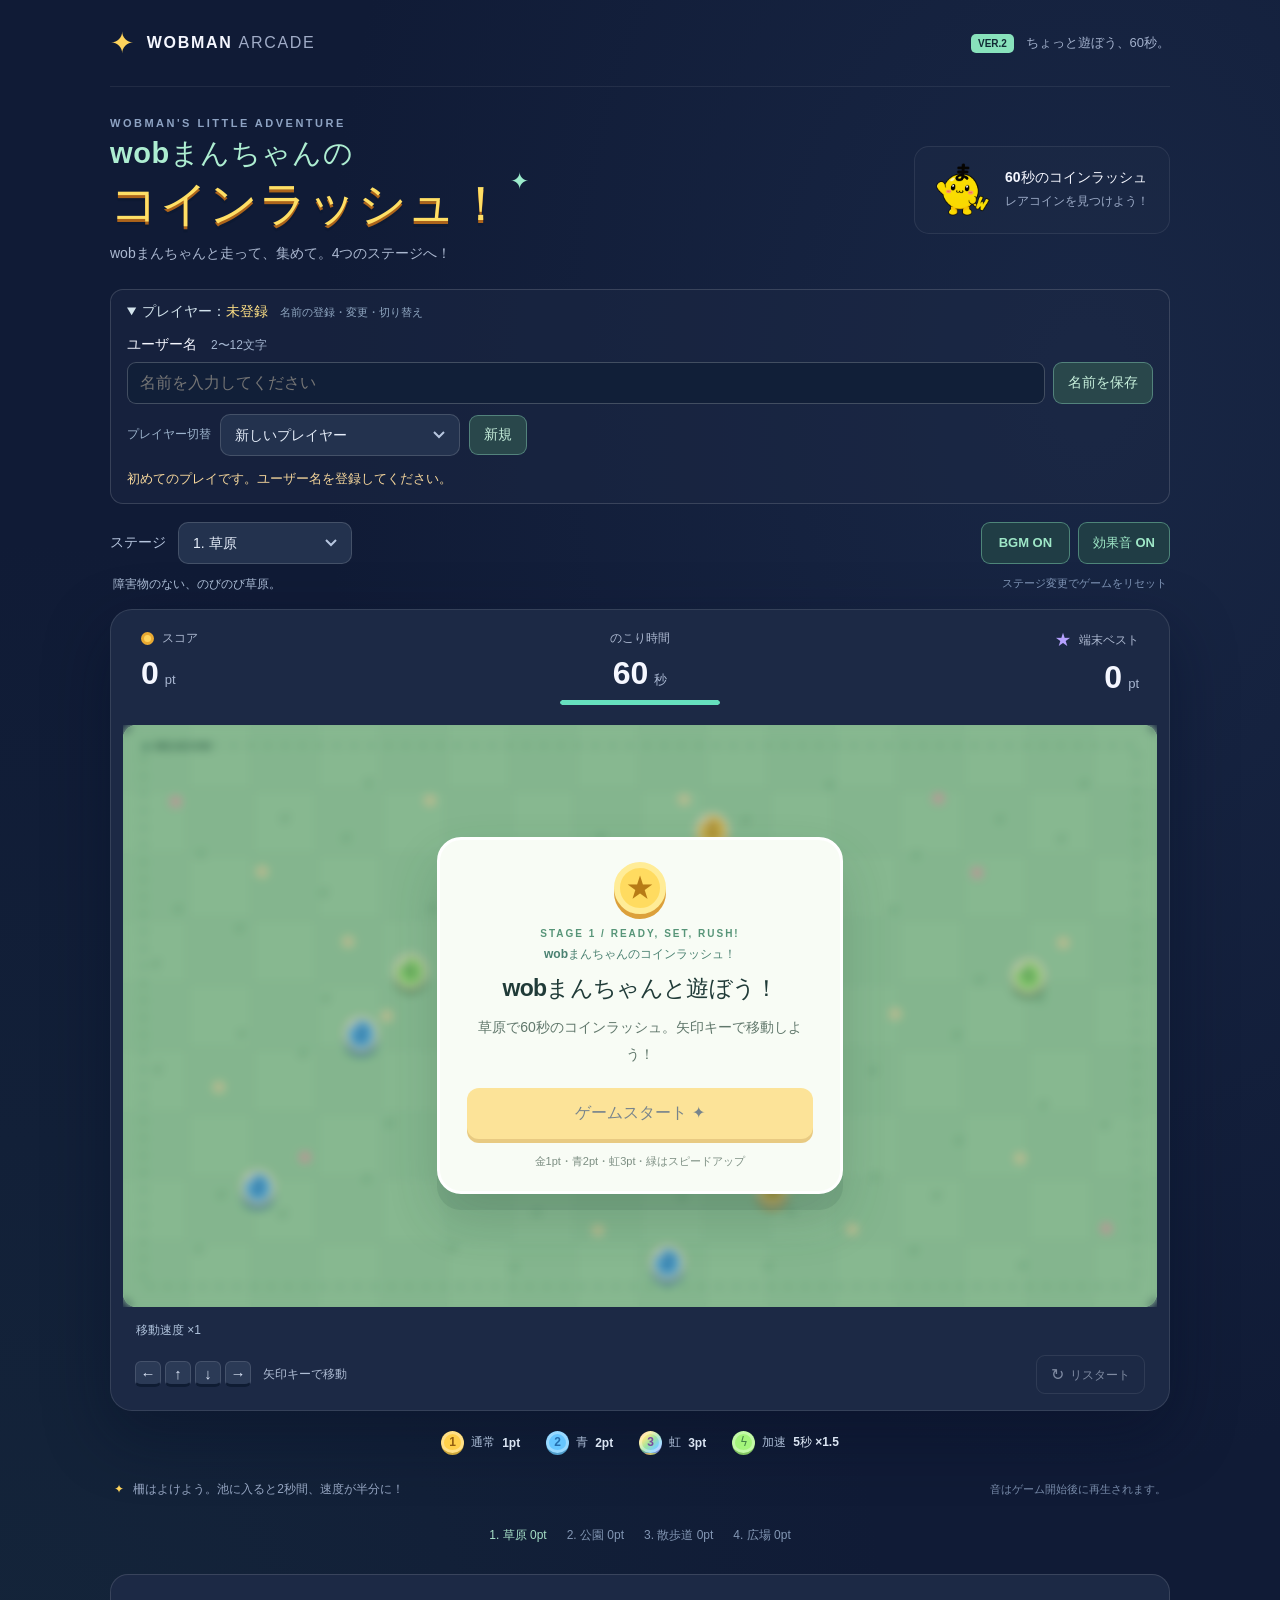
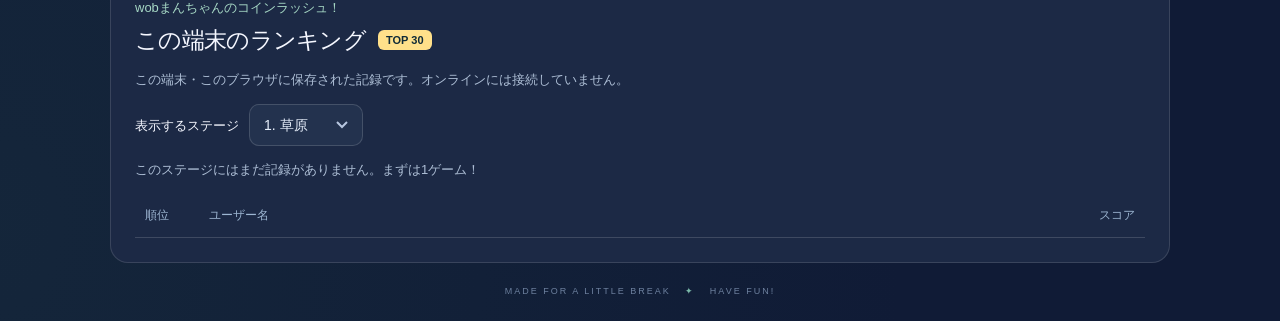
==== index.html @ bd25bec5 "Add files via upload" ====
<!DOCTYPE html>
<html lang="ja">
<head>
  <meta charset="UTF-8">
  <meta name="viewport" content="width=device-width, initial-scale=1">
  <meta name="theme-color" content="#101b36">
  <meta name="description" content="wobまんちゃんのコインラッシュ！ 4つのステージで60秒のコイン集め。矢印キーやタッチボタンで遊ぼう。">
  <title>wobまんちゃんのコインラッシュ！</title>
  <link rel="icon" href="data:image/svg+xml,%3Csvg xmlns='http://www.w3.org/2000/svg' viewBox='0 0 48 48'%3E%3Ccircle cx='24' cy='24' r='21' fill='%23ffd24b'/%3E%3Ctext x='24' y='33' text-anchor='middle' font-size='30' fill='%239c5c13'%3E★%3C/text%3E%3C/svg%3E">
  <link rel="stylesheet" href="style.css">
  <script src="game-core.js" defer></script>
  <script src="audio.js" defer></script>
  <script src="ranking.js" defer></script>
  <script src="script.js" defer></script>
</head>
<body>
  <main class="game-shell">
    <header class="header">
      <div class="brand"><span class="brand-icon" aria-hidden="true">✦</span><span>WOBMAN <span class="brand-light">ARCADE</span></span></div>
      <span class="edition"><span class="version-badge">VER.2</span> ちょっと遊ぼう、60秒。</span>
    </header>

    <section class="heading" aria-labelledby="game-title">
      <div class="title-block"><p class="eyebrow">WOBMAN'S LITTLE ADVENTURE</p><h1 id="game-title" aria-label="wobまんちゃんのコインラッシュ！"><span class="title-character">wobまんちゃんの</span><span class="title-rush">コインラッシュ！<span class="title-spark" aria-hidden="true">✦</span></span></h1><p class="intro">wobまんちゃんと走って、集めて。4つのステージへ！</p></div>
      <div class="challenge"><img src="assets/wobman.png" alt="wobまんちゃん" width="56" height="56"><div><strong>60秒のコインラッシュ</strong><span>レアコインを見つけよう！</span></div></div>
    </section>

    <details class="player-panel" id="player-panel" open>
      <summary>プレイヤー：<span id="player-name">未登録</span><span class="profile-edit-hint">名前の登録・変更・切り替え</span></summary>
      <form id="profile-form" novalidate>
        <label for="username">ユーザー名 <span>2〜12文字</span></label>
        <div class="profile-input-row"><input id="username" name="username" type="text" autocomplete="nickname" aria-describedby="profile-message" placeholder="名前を入力してください" required><button type="submit" id="save-profile">名前を保存</button></div>
      </form>
      <div class="profile-switch-row"><label for="player-select">プレイヤー切替</label><select id="player-select"><option value="">新しいプレイヤー</option></select><button id="new-player" type="button">新規</button></div>
      <p id="profile-message" role="status"></p>
    </details>
    <p id="storage-notice" class="notice" role="status"></p>

    <div class="game-settings">
      <div class="stage-picker"><label for="stage-select">ステージ</label><select id="stage-select">
        <option value="0">1. 草原</option><option value="1">2. 公園 ─ 柵あり</option><option value="2">3. 散歩道 ─ 池あり</option><option value="3">4. 広場 ─ 柵と池</option>
      </select></div>
      <div class="audio-controls" aria-label="サウンド設定"><button type="button" id="bgm-button" aria-pressed="true">BGM ON</button><button type="button" id="sfx-button" aria-pressed="true">効果音 ON</button></div>
    </div>
    <p class="stage-description"><span id="stage-description"></span><span class="stage-reset-hint">ステージ変更でゲームをリセット</span></p>
    <p id="asset-status" class="notice" role="status">キャラクター画像を読み込んでいます…</p>
    <p id="audio-notice" class="notice" role="status"></p>

    <section class="game" id="game" aria-label="wobまんちゃんのコインラッシュ！">
      <div class="dashboard">
        <div class="stat"><span class="stat-label"><span class="coin-dot" aria-hidden="true"></span>スコア</span><strong id="score">0<span>pt</span></strong></div>
        <div class="stat timer-stat" id="timer-stat"><span class="stat-label">のこり時間</span><strong><span id="time">60</span><span>秒</span></strong><div class="time-track" aria-hidden="true"><div id="time-bar"></div></div></div>
        <div class="stat best-stat"><span class="stat-label"><span class="best-star" aria-hidden="true">★</span><span id="best-stage">草原のベスト</span></span><strong id="best">0<span>pt</span></strong></div>
      </div>

      <div class="playfield" id="playfield">
        <canvas id="game-canvas" width="960" height="540" tabindex="0" aria-label="矢印キーでwobまんちゃんを動かし、コインを集めてください。柵は通れません。池に入ると2秒間減速します。制限時間は60秒です。"></canvas>
        <div class="field-label" aria-hidden="true"><span></span><span id="field-name">MEADOW</span></div>
        <div class="overlay" id="overlay">
          <div class="overlay-card">
            <div class="hero-coin" aria-hidden="true">★</div>
            <p class="eyebrow" id="overlay-kicker">READY, SET, RUSH!</p>
            <p class="overlay-game-name">wobまんちゃんのコインラッシュ！</p>
            <h2 id="overlay-title">wobまんちゃんと遊ぼう！</h2>
            <p id="overlay-description">矢印キーで移動して、コインをゲット。<br>60秒で何枚あつめられるかな？</p>
            <p class="final-score" id="final-score" hidden><strong id="final-score-value">0</strong><span>ポイント</span></p>
            <p class="result-message" id="result-message" hidden></p>
            <button class="primary-button" id="start-button" type="button" disabled>ゲームスタート <span aria-hidden="true">✦</span></button>
            <p id="save-status" role="status" hidden></p>
            <button id="view-ranking" class="view-ranking" type="button" hidden>ランキングを見る</button>
            <span class="overlay-hint" id="overlay-hint">準備ができたら、スタート！</span>
          </div>
        </div>
      </div>

      <div class="effect-bar" aria-label="現在の速度効果"><span id="speed-status">移動速度 ×1</span><span id="boost-status" class="effect boost" hidden></span><span id="slow-status" class="effect slow" hidden></span></div>
      <div class="touch-controls" aria-label="タッチ移動ボタン">
        <button type="button" data-direction="ArrowUp" aria-label="上に移動">↑</button>
        <button type="button" data-direction="ArrowLeft" aria-label="左に移動">←</button>
        <button type="button" data-direction="ArrowDown" aria-label="下に移動">↓</button>
        <button type="button" data-direction="ArrowRight" aria-label="右に移動">→</button>
      </div>
      <div class="game-footer">
        <div class="controls-guide"><span class="key-group" aria-hidden="true"><kbd>←</kbd><kbd>↑</kbd><kbd>↓</kbd><kbd>→</kbd></span><span>矢印キーで移動</span></div>
        <button class="restart-button" id="restart-button" type="button"><span aria-hidden="true">↻</span> リスタート</button>
      </div>
    </section>

    <div class="coin-legend" aria-label="コインの種類">
      <span><i class="legend-coin normal">1</i> 通常 <strong>1pt</strong></span><span><i class="legend-coin blue">2</i> 青 <strong>2pt</strong></span><span><i class="legend-coin rainbow">3</i> 虹 <strong>3pt</strong></span><span><i class="legend-coin speed">ϟ</i> 加速 <strong>5秒 ×1.5</strong></span>
    </div>
    <div class="below-game"><p><span aria-hidden="true">✦</span> 柵はよけよう。池に入ると2秒間、速度が半分に！</p><span>音はゲーム開始後に再生されます。</span></div>
    <div id="stage-records" class="stage-records" aria-label="ステージ別最高記録"></div>
    <section id="ranking" class="ranking-panel" aria-labelledby="ranking-title" tabindex="-1">
      <p class="ranking-game-name">wobまんちゃんのコインラッシュ！</p>
      <div class="ranking-heading"><h2 id="ranking-title">この端末のランキング</h2><span class="ranking-badge">TOP 30</span></div>
      <p class="ranking-local-note">この端末・このブラウザに保存された記録です。オンラインには接続していません。</p>
      <label for="ranking-stage">表示するステージ</label><select id="ranking-stage"><option value="meadow">1. 草原</option><option value="park">2. 公園</option><option value="pond">3. 散歩道</option><option value="plaza">4. 広場</option></select>
      <p id="ranking-message" role="status"></p>
      <table class="ranking-table"><caption class="sr-only">ステージ別の上位30人。自己ベストのみ、同点は先に記録した人を上位に表示します。</caption><thead><tr><th scope="col">順位</th><th scope="col">ユーザー名</th><th scope="col">スコア</th></tr></thead><tbody id="ranking-body"></tbody></table>
    </section>
    <p id="announcement" class="sr-only" role="status" aria-live="polite"></p>
    <footer class="page-footer">MADE FOR A LITTLE BREAK <span aria-hidden="true">✦</span> HAVE FUN!</footer>
  </main>
</body>
</html>
---- style.css ----
:root {
  color-scheme: dark;
  font-family: "Segoe UI", "Hiragino Kaku Gothic ProN", "Yu Gothic", sans-serif;
  color: #f5f7ff;
  background: #101b36;
  font-synthesis: none;
}
* { box-sizing: border-box; }
body { margin: 0; min-width: 320px; background: radial-gradient(ellipse at 85% 20%, #25385b66, transparent 50%), radial-gradient(ellipse at 0 95%, #20434644, transparent 50%); }
button { font: inherit; cursor: pointer; -webkit-tap-highlight-color: transparent; }
button:focus-visible, canvas:focus-visible { outline: 3px solid #ffd45c; outline-offset: 5px; }
button { transition: transform .15s, background .15s; }
button:hover { transform: translateY(-2px); }
button:active { transform: translateY(1px); }
.game-shell { width: min(1060px, calc(100% - 64px)); margin: 0 auto; }
.header { display: flex; align-items: center; justify-content: space-between; padding: 26px 0; border-bottom: 1px solid #ffffff12; }
.brand { display: flex; align-items: center; gap: 11px; font-size: 16px; font-weight: 900; letter-spacing: 1.7px; }
.brand-icon { color: #ffd45c; font-size: 29px; }
.brand-light { color: #a0acc7; font-weight: 500; }
.edition { font-size: 13px; color: #a2b0cb; }
.heading { display: flex; justify-content: space-between; align-items: center; gap: 20px; padding: 30px 0 26px; }
.eyebrow { color: #8ea3c3; font-size: 11px; letter-spacing: 2.5px; font-weight: 800; margin: 0 0 7px; }
h1 { font-size: clamp(38px, 5.5vw, 58px); line-height: 1.05; margin: 0; letter-spacing: -2px; font-weight: 950; }
h1 span { color: #ffd45c; }
.intro { color: #abb8d0; font-size: 14px; margin: 12px 0 0; }
.challenge { display: flex; align-items: center; gap: 14px; padding: 15px 20px; border: 1px solid #ffffff14; border-radius: 15px; background: #ffffff04; }
.challenge > span { font-size: 38px; color: #ffd45c; }
.challenge strong, .challenge div > span { display: block; }
.challenge strong { font-size: 14px; margin-bottom: 6px; }
.challenge div > span { color: #9dacc8; font-size: 12px; }
.game { overflow: hidden; border: 1px solid #ffffff1c; border-radius: 22px; background: #1c2945; box-shadow: 0 24px 65px #040c2266; }
.dashboard { display: grid; grid-template-columns: 1fr 1fr 1fr; padding: 20px 30px; gap: 26px; }
.stat { display: flex; flex-direction: column; align-items: flex-start; }
.stat-label { display: flex; align-items: center; gap: 8px; color: #acb8d0; font-size: 12px; font-weight: 700; }
.stat > strong { font-size: 32px; line-height: 1.2; margin-top: 7px; font-variant-numeric: tabular-nums; }
.stat strong > span:not(#time) { font-size: 13px; color: #a8b6d0; margin-left: 6px; font-weight: 500; }
.coin-dot { width: 13px; height: 13px; background: #ffd45c; border: 3px solid #e9aa32; border-radius: 50%; }
.best-star { color: #b6a2ff; font-size: 16px; }
.timer-stat { align-items: center; }
.best-stat { align-items: flex-end; }
.time-track { height: 5px; width: min(100%, 160px); background: #101b36; border-radius: 5px; margin-top: 8px; overflow: hidden; }
#time-bar { height: 100%; width: 100%; background: #66e0be; border-radius: 5px; transition: width .2s linear; }
.urgent #time-bar { background: #ff7a8b; }
.urgent #time { color: #ff8b9b; }
.playfield { position: relative; margin: 0 12px; border-radius: 14px; overflow: hidden; background: #a8e4ae; aspect-ratio: 16 / 9; min-height: 400px; }
canvas { display: block; width: 100%; height: 100%; touch-action: none; object-fit: contain; background: #a8dfab; }
.field-label { position: absolute; left: 20px; top: 16px; color: #34694c; font-size: 10px; letter-spacing: 1.8px; font-weight: 800; pointer-events: none; display: flex; align-items: center; gap: 6px; }
.field-label > span:first-child { height: 6px; width: 6px; border-radius: 50%; background: #458563; }
.overlay { position: absolute; inset: 0; display: grid; place-items: center; padding: 16px; background: #183e3944; backdrop-filter: blur(5px); }
.overlay[hidden], [hidden] { display: none !important; }
.overlay-card { text-align: center; background: #f8fcf5; color: #203b38; padding: 26px 38px 22px; width: min(100%, 406px); border-radius: 24px; border: 3px solid #fff; box-shadow: 0 16px 0 #28534420, 0 25px 50px #214c3d33; }
.hero-coin { width: 62px; height: 62px; display: grid; place-items: center; margin: 0 auto 16px; color: #b77b16; background: #ffdb60; border: 6px solid #ffec97; border-radius: 50%; box-shadow: 0 5px 0 #dca03b; font-size: 32px; }
.overlay .eyebrow { color: #579578; font-size: 10px; letter-spacing: 2px; }
h2 { font-size: 25px; letter-spacing: -.7px; margin: 10px 0; }
#overlay-description { font-size: 14px; line-height: 1.9; color: #60776b; margin: 0 0 21px; }
.primary-button { border: 0; border-radius: 12px; color: #233548; background: #ffd45c; width: 100%; font-size: 16px; font-weight: 800; padding: 15px 20px; box-shadow: 0 4px 0 #dfaa36; }
.primary-button:hover { background: #ffdf7b; }
.primary-button span { margin-left: 12px; }
.overlay-hint { display: block; font-size: 11px; color: #7c8e82; margin-top: 15px; }
.final-score { margin: 10px 0 5px; }
.final-score strong { font-size: 66px; line-height: 1; color: #248c71; font-variant-numeric: tabular-nums; }
.final-score span { font-size: 13px; margin-left: 8px; color: #60776b; }
.result-message { font-size: 13px; color: #57816f; margin: 8px 0 20px; }
.is-result .hero-coin { display: none; }
.is-result .overlay-card { padding-top: 20px; padding-bottom: 20px; }
.is-result #overlay-description { margin-bottom: 12px; }
.game-footer { display: flex; justify-content: space-between; gap: 12px; align-items: center; padding: 16px 24px; }
.controls-guide { display: flex; gap: 12px; align-items: center; font-size: 12px; color: #afbdd4; }
.key-group { display: flex; gap: 4px; }
kbd { display: inline-grid; place-items: center; width: 26px; height: 26px; background: #2b3a56; border: 1px solid #ffffff20; border-bottom: 3px solid #0f1c33; border-radius: 6px; color: #dce6f8; font-family: inherit; font-size: 15px; }
.restart-button { background: transparent; color: #c1cce0; border: 1px solid #ffffff26; padding: 9px 14px; border-radius: 9px; font-size: 12px; }
.restart-button:hover { background: #ffffff0a; }
.restart-button span { font-size: 16px; vertical-align: -1px; margin-right: 3px; }
.below-game { display: flex; align-items: center; justify-content: space-between; font-size: 12px; color: #95a5c1; gap: 14px; margin: 5px 4px; }
.below-game p > span { color: #ffd45c; margin-right: 6px; }
.below-game > span { color: #788ba9; font-size: 11px; }
.page-footer { padding: 23px 0 25px; text-align: center; color: #6d809e; font-size: 9px; letter-spacing: 2px; }
.page-footer span { color: #7cbaaa; padding: 0 10px; }
.touch-controls { display: none; grid-template-columns: repeat(3, 48px); gap: 6px; justify-content: center; margin: 18px auto; }
.touch-controls button { width: 48px; height: 44px; border: 1px solid #ffffff30; border-radius: 10px; background: #2b3a56; color: white; font-size: 22px; touch-action: none; user-select: none; }
.touch-controls button:first-child { grid-column: 2; }
.touch-controls button:nth-child(2) { grid-column: 1; }
.sr-only { position: absolute; width: 1px; height: 1px; margin: -1px; overflow: hidden; clip-path: inset(50%); white-space: nowrap; }
@media (pointer: coarse) { .touch-controls { display: grid; } }
@media (max-width: 650px) {
  .game-shell { width: calc(100% - 24px); }
  .header { padding: 16px 4px; }
  .brand { font-size: 12px; gap: 7px; }
  .edition { font-size: 10px; }
  .heading { padding: 24px 5px 20px; }
  .challenge { display: none; }
  .intro { font-size: 12px; }
  .game { border-radius: 16px; }
  .dashboard { padding: 16px; gap: 12px; }
  .stat > strong { font-size: 26px; }
  .stat-label { font-size: 10px; }
  .playfield { margin: 0 7px; aspect-ratio: 4 / 5; }
  .field-label { font-size: 8px; left: 12px; }
  .overlay-card { padding: 24px 16px; }
  h2 { font-size: 22px; }
  .game-footer { padding: 13px 12px; }
  .controls-guide { gap: 7px; font-size: 10px; }
  kbd { width: 20px; height: 24px; font-size: 12px; }
  .restart-button { padding: 9px; font-size: 11px; }
  .below-game { font-size: 11px; }
  .below-game > span { display: none; }
  .page-footer { font-size: 8px; letter-spacing: 1px; }
}
@media (prefers-reduced-motion: reduce) {
  button, #time-bar { transition: none; }
}

/* Ver.2：既存の配色を引き継ぐステージ・サウンド・効果表示 */
.version-badge { color: #112a35; background: #88e2bc; border-radius: 5px; padding: 4px 7px; font-size: 10px; font-weight: 800; margin-right: 8px; }
.challenge img { object-fit: contain; }
.game-settings { display: flex; align-items: center; justify-content: space-between; gap: 14px; }
.stage-picker { display: flex; align-items: center; gap: 12px; }
.stage-picker label { font-size: 14px; font-weight: 700; color: #b7c6df; }
select { font: inherit; font-size: 14px; border: 1px solid #ffffff26; border-radius: 10px; color: #e6eefa; background: #23324e; padding: 12px 40px 12px 14px; appearance: none; background-image: url("data:image/svg+xml,%3Csvg xmlns='http://www.w3.org/2000/svg' width='12' height='8'%3E%3Cpath d='m1 1 5 5 5-5' fill='none' stroke='%23b7c6df' stroke-width='2'/%3E%3C/svg%3E"); background-repeat: no-repeat; background-position: right 14px center; cursor: pointer; }
select:focus-visible { outline: 3px solid #ffd45c; outline-offset: 3px; }
.audio-controls { display: flex; gap: 8px; }
.audio-controls button { border: 1px solid #ffffff26; color: #c2ccdf; background: #1c2945; border-radius: 9px; padding: 11px 14px; font-size: 13px; font-weight: 700; min-width: 89px; }
.audio-controls button[aria-pressed="true"] { border-color: #88e2bc70; color: #9ee7c7; background: #203d45; }
button:disabled { cursor: wait; opacity: .6; transform: none; }
.audio-controls button:disabled { cursor: default; }
.stage-description { display: flex; justify-content: space-between; gap: 10px; font-size: 12px; color: #a9bad3; margin: 12px 3px 16px; }
.stage-reset-hint { color: #7f94b5; font-size: 11px; }
.notice { font-size: 13px; color: #ffe39d; line-height: 1.7; margin: 8px 3px 12px; }
.notice:empty { display: none; }
.overlay-card { padding: 22px 27px; }
.overlay-card h2 { font-size: clamp(19px, 2.5vw, 23px); }
.overlay-card .hero-coin { width: 52px; height: 52px; font-size: 28px; margin-bottom: 14px; }
.overlay { overflow-y: auto; }
.effect-bar { min-height: 36px; padding: 12px 25px 0; display: flex; align-items: center; flex-wrap: wrap; gap: 9px; font-size: 12px; }
#speed-status { font-variant-numeric: tabular-nums; color: #b0c3dc; margin-right: auto; }
.effect { padding: 4px 9px; border-radius: 6px; font-variant-numeric: tabular-nums; }
.boost { color: #b9f494; background: #36543d; }
.slow { color: #a5deff; background: #2a455e; }
.game-footer { padding-top: 12px; }
.coin-legend { display: flex; flex-wrap: wrap; gap: 12px 26px; justify-content: center; padding: 20px 8px 9px; }
.coin-legend > span { display: flex; align-items: center; gap: 7px; color: #a9bad3; font-size: 12px; }
.coin-legend strong { color: #dbe5f3; font-weight: 600; }
.legend-coin { display: grid; place-items: center; width: 23px; height: 24px; border-radius: 50%; font-style: normal; font-weight: 900; font-size: 12px; box-shadow: inset 0 0 0 3px #fff5; border-bottom: 2px solid #0003; }
.normal { background: #ffd04b; color: #915e10; }
.blue { background: #66c6ff; color: #246eae; }
.rainbow { background: linear-gradient(135deg, #ff9ba6, #ffe883, #9de4a1, #79cfff, #c7a0ff); color: #794a9f; }
.speed { background: #a4f57c; color: #448446; }
.stage-records { display: flex; justify-content: center; flex-wrap: wrap; gap: 8px 20px; color: #8397b4; padding: 12px 0 4px; font-size: 12px; }
.current-record { color: #a6dfc7; }
@media (max-width: 650px) {
  .game-settings { align-items: stretch; gap: 10px; flex-wrap: wrap; }
  .stage-picker { flex: 1; gap: 7px; }
  .stage-picker label { font-size: 12px; }
  select { flex: 1; min-width: 0; padding-left: 10px; font-size: 13px; }
  .audio-controls { margin-left: auto; }
  .audio-controls button { min-width: 75px; padding: 10px; font-size: 12px; }
  .stage-description { font-size: 11px; flex-wrap: wrap; }
  .stage-reset-hint { font-size: 10px; }
  .overlay-card { padding: 20px 14px; }
  .effect-bar { padding: 10px 12px 0; font-size: 11px; }
  .coin-legend { gap: 12px 17px; padding-top: 17px; }
  .coin-legend > span { font-size: 11px; gap: 5px; }
  .stage-records { gap: 8px 16px; font-size: 11px; }
}

/* 正式タイトル：日本語の区切りで2段にし、画像や保存キーには影響させません。 */
.title-block { min-width: 0; }
h1#game-title { margin: 0; letter-spacing: .01em; font-family: "Arial Rounded MT Bold", "Hiragino Maru Gothic ProN", "Yu Gothic", sans-serif; line-height: 1.18; animation: title-arrive .65s ease-out both; }
#game-title .title-character { display: block; color: #adedd1; font-size: clamp(20px, 3.5vw, 29px); margin-bottom: 6px; font-weight: 900; }
#game-title .title-rush { display: block; position: relative; width: fit-content; color: #ffdf65; font-size: clamp(27px, 6vw, 48px); white-space: nowrap; text-shadow: 0 3px 0 #ac641b, 0 6px 0 #07172b44; }
#game-title .title-spark { position: absolute; right: -24px; top: -8px; font-size: 23px; color: #9ceccc; text-shadow: none; animation: title-sparkle 2.7s ease-in-out infinite; }
@keyframes title-arrive { from { opacity: 0; transform: translateY(7px); } to { opacity: 1; transform: translateY(0); } }
@keyframes title-sparkle { 0%, 100% { transform: rotate(-10deg) scale(.85); } 50% { transform: rotate(10deg) scale(1.1); } }
.player-panel { border: 1px solid #ffffff25; border-radius: 13px; background: #1c294580; padding: 13px 16px; margin-bottom: 18px; }
.player-panel summary { cursor: pointer; font-size: 14px; color: #d3e4ed; overflow-wrap: anywhere; }
#player-name { color: #ffe185; font-weight: 800; }
.profile-edit-hint { color: #8fa6c0; margin-left: 12px; font-size: 11px; }
#profile-form { margin: 15px 0 10px; }
#profile-form label { display: block; font-size: 14px; margin-bottom: 8px; }
#profile-form label span { color: #a4b6d0; margin-left: 10px; font-size: 12px; }
.profile-input-row { display: flex; gap: 8px; }
input { font: inherit; font-size: 16px; color: #f5f7ff; background: #111f38; border: 1px solid #ffffff35; border-radius: 9px; padding: 11px 12px; min-width: 0; }
input:focus-visible { outline: 3px solid #ffd45c; outline-offset: 2px; }
input[aria-invalid="true"] { border-color: #ffb0bc; }
#username { flex: 1; }
.player-panel button, .view-ranking { border: 1px solid #83c5b278; border-radius: 9px; padding: 10px 14px; color: #c7f0dc; background: #29474b; font-size: 14px; }
.profile-switch-row { display: flex; align-items: center; gap: 9px; }
.profile-switch-row label { color: #9db4cd; font-size: 12px; }
#player-select { min-width: 0; max-width: 240px; flex: 1; }
#profile-message { font-size: 13px; color: #f6d79c; line-height: 1.6; margin-bottom: 0; }
.overlay-game-name { font-size: 12px; color: #4a8171; font-weight: 800; margin: 6px 0; overflow-wrap: anywhere; }
.overlay { display: flex; align-items: center; justify-content: center; }
.overlay-card { margin: auto; flex-shrink: 0; }
.is-result .final-score strong { font-size: 56px; }
#save-status { font-size: 11px; color: #477662; margin: 12px 0 5px; line-height: 1.5; }
.view-ranking { color: #356151; background: transparent; border-color: #94b6a4; padding: 8px 12px; font-size: 13px; }
.ranking-panel { margin: 26px 0 0; padding: 24px; border-radius: 18px; background: #1c2945; border: 1px solid #ffffff20; scroll-margin-top: 15px; }
.ranking-game-name { color: #a6d8c5; font-size: 13px; margin: 0 0 8px; overflow-wrap: anywhere; }
.ranking-heading { display: flex; flex-wrap: wrap; align-items: center; gap: 12px; }
.ranking-heading h2 { font-size: 23px; margin: 0; }
.ranking-badge { color: #102b37; background: #ffe08a; padding: 4px 8px; font-weight: 900; font-size: 11px; border-radius: 6px; }
.ranking-local-note, #ranking-message { font-size: 13px; color: #adbed5; line-height: 1.7; }
.ranking-panel label { margin-right: 10px; font-size: 13px; }
.ranking-table { border-collapse: collapse; width: 100%; table-layout: fixed; font-size: 14px; }
.ranking-table th { text-align: left; color: #9db6d2; font-size: 12px; font-weight: 600; }
.ranking-table th, .ranking-table td { padding: 13px 10px; border-bottom: 1px solid #ffffff14; overflow-wrap: anywhere; }
.ranking-table th:first-child { width: 64px; }
.ranking-table th:last-child { width: 95px; }
.ranking-table td:last-child, .ranking-table th:last-child { text-align: right; font-variant-numeric: tabular-nums; }
.ranking-table .my-ranking { background: #66d5ad14; color: #baf1d4; }
.ranking-table tbody tr:nth-child(-n+3) td:first-child { color: #ffe08a; font-weight: 900; }
.touch-controls { touch-action: none; overscroll-behavior: contain; }
.touch-controls button { -webkit-touch-callout: none; }
.touch-controls button.pressed { background: #577fa4; border-color: #9ef2cc; transform: translateY(1px); }
.playfield { min-height: 450px; }
body.is-playing { overscroll-behavior-y: none; }
@media (max-width: 650px) {
  .heading { padding: 20px 4px; }
  .title-block { width: 100%; }
  #game-title .title-rush { font-size: clamp(27px, 7.3vw, 42px); }
  #game-title .title-character { font-size: clamp(21px, 5.5vw, 28px); }
  #game-title .title-spark { font-size: 18px; right: -18px; }
  .profile-edit-hint { display: block; margin: 6px 0 0 17px; }
  .player-panel { padding: 12px; }
  .profile-input-row { flex-wrap: wrap; }
  #username { width: 100%; flex-basis: 65%; }
  .profile-input-row button { padding: 10px; font-size: 12px; }
  .profile-switch-row { flex-wrap: wrap; }
  .profile-switch-row label { width: 100%; }
  .touch-controls { display: grid; grid-template-columns: repeat(3, 62px); gap: 6px; margin: 10px auto 4px; }
  .touch-controls button { width: 62px; height: 52px; font-size: 25px; }
  .game { scroll-margin-top: 8px; }
  .playfield { aspect-ratio: 16 / 9; min-height: 450px; }
  .ranking-panel { padding: 18px 12px; }
  .ranking-heading h2 { font-size: 19px; }
  .ranking-table th, .ranking-table td { padding: 12px 6px; }
  .ranking-table th:first-child { width: 45px; }
  .ranking-table th:last-child { width: 76px; }
  .is-playing .header, .is-playing .player-panel, .is-playing .stage-description, .is-playing .intro,
  .is-playing .coin-legend, .is-playing .below-game, .is-playing .stage-records, .is-playing .ranking-panel, .is-playing .page-footer { display: none; }
  .is-playing .heading { padding: 10px 5px; }
  .is-playing .heading .eyebrow { display: none; }
  .is-playing #game-title .title-character { font-size: 14px; margin-bottom: 2px; }
  .is-playing #game-title .title-rush { font-size: 23px; }
  .is-playing .game-settings { margin-bottom: 10px; }
  .is-playing .game-settings select { padding-top: 8px; padding-bottom: 8px; }
  .is-playing .dashboard { padding: 10px 14px; }
  .is-playing .stat > strong { font-size: 26px; margin-top: 4px; }
  .is-playing .playfield { min-height: 0; }
  .is-playing canvas { height: auto; aspect-ratio: 16 / 9; }
  .is-playing .touch-controls { margin-top: 5px; }
  .is-playing .game-footer { padding-top: 8px; }
}
@media (prefers-reduced-motion: reduce) {
  h1#game-title, #game-title .title-spark { animation: none; }
}
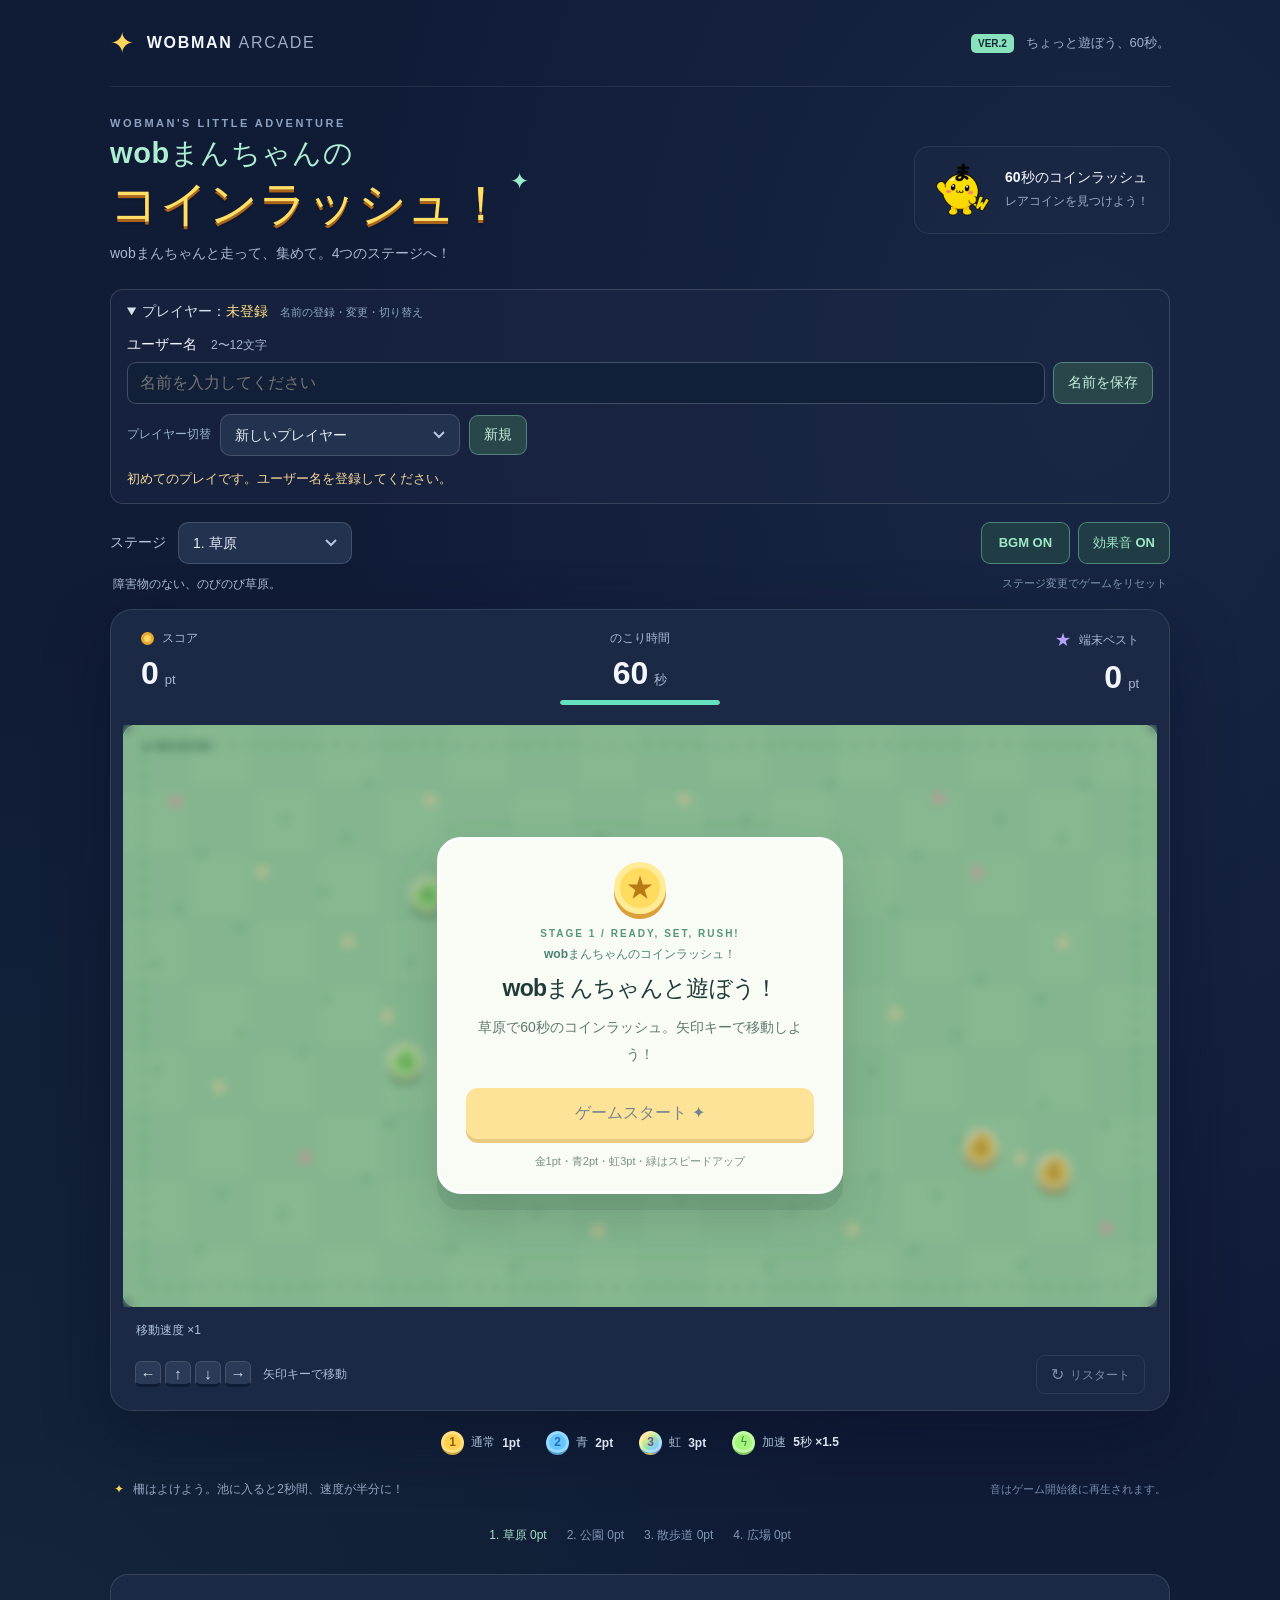
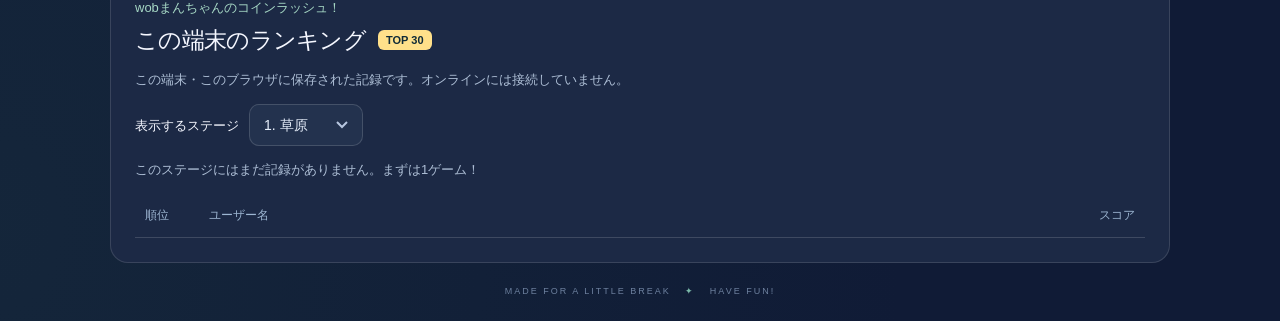
==== commit 21da76a7: "Add files via upload" ====
--- a/index.html
+++ b/index.html
@@ -11,6 +11,7 @@
   <script src="game-core.js" defer></script>
   <script src="audio.js" defer></script>
   <script src="ranking.js" defer></script>
+  <script src="input.js" defer></script>
   <script src="script.js" defer></script>
 </head>
 <body>
@@ -54,8 +55,9 @@
       </div>
 
       <div class="playfield" id="playfield">
-        <canvas id="game-canvas" width="960" height="540" tabindex="0" aria-label="矢印キーでwobまんちゃんを動かし、コインを集めてください。柵は通れません。池に入ると2秒間減速します。制限時間は60秒です。"></canvas>
+        <canvas id="game-canvas" width="960" height="540" tabindex="0" aria-label="PCでは矢印キー、スマートフォンではフィールド内のドラッグでwobまんちゃんを動かします。指を離すと停止します。制限時間は60秒です。"></canvas>
         <div class="field-label" aria-hidden="true"><span></span><span id="field-name">MEADOW</span></div>
+        <div class="drag-field-hint" aria-hidden="true">ここをタッチして、行きたい方向へドラッグ</div>
         <div class="overlay" id="overlay">
           <div class="overlay-card">
             <div class="hero-coin" aria-hidden="true">★</div>
@@ -74,14 +76,9 @@
       </div>
 
       <div class="effect-bar" aria-label="現在の速度効果"><span id="speed-status">移動速度 ×1</span><span id="boost-status" class="effect boost" hidden></span><span id="slow-status" class="effect slow" hidden></span></div>
-      <div class="touch-controls" aria-label="タッチ移動ボタン">
-        <button type="button" data-direction="ArrowUp" aria-label="上に移動">↑</button>
-        <button type="button" data-direction="ArrowLeft" aria-label="左に移動">←</button>
-        <button type="button" data-direction="ArrowDown" aria-label="下に移動">↓</button>
-        <button type="button" data-direction="ArrowRight" aria-label="右に移動">→</button>
-      </div>
       <div class="game-footer">
-        <div class="controls-guide"><span class="key-group" aria-hidden="true"><kbd>←</kbd><kbd>↑</kbd><kbd>↓</kbd><kbd>→</kbd></span><span>矢印キーで移動</span></div>
+        <div class="controls-guide keyboard-guide"><span class="key-group" aria-hidden="true"><kbd>←</kbd><kbd>↑</kbd><kbd>↓</kbd><kbd>→</kbd></span><span>矢印キーで移動</span></div>
+        <div class="controls-guide drag-guide"><span aria-hidden="true">◎</span><span>ドラッグで移動・離すと停止</span></div>
         <button class="restart-button" id="restart-button" type="button"><span aria-hidden="true">↻</span> リスタート</button>
       </div>
     </section>
--- a/style.css
+++ b/style.css
@@ -1,256 +1,298 @@
-:root {
-  color-scheme: dark;
-  font-family: "Segoe UI", "Hiragino Kaku Gothic ProN", "Yu Gothic", sans-serif;
-  color: #f5f7ff;
-  background: #101b36;
-  font-synthesis: none;
-}
-* { box-sizing: border-box; }
-body { margin: 0; min-width: 320px; background: radial-gradient(ellipse at 85% 20%, #25385b66, transparent 50%), radial-gradient(ellipse at 0 95%, #20434644, transparent 50%); }
-button { font: inherit; cursor: pointer; -webkit-tap-highlight-color: transparent; }
-button:focus-visible, canvas:focus-visible { outline: 3px solid #ffd45c; outline-offset: 5px; }
-button { transition: transform .15s, background .15s; }
-button:hover { transform: translateY(-2px); }
-button:active { transform: translateY(1px); }
-.game-shell { width: min(1060px, calc(100% - 64px)); margin: 0 auto; }
-.header { display: flex; align-items: center; justify-content: space-between; padding: 26px 0; border-bottom: 1px solid #ffffff12; }
-.brand { display: flex; align-items: center; gap: 11px; font-size: 16px; font-weight: 900; letter-spacing: 1.7px; }
-.brand-icon { color: #ffd45c; font-size: 29px; }
-.brand-light { color: #a0acc7; font-weight: 500; }
-.edition { font-size: 13px; color: #a2b0cb; }
-.heading { display: flex; justify-content: space-between; align-items: center; gap: 20px; padding: 30px 0 26px; }
-.eyebrow { color: #8ea3c3; font-size: 11px; letter-spacing: 2.5px; font-weight: 800; margin: 0 0 7px; }
-h1 { font-size: clamp(38px, 5.5vw, 58px); line-height: 1.05; margin: 0; letter-spacing: -2px; font-weight: 950; }
-h1 span { color: #ffd45c; }
-.intro { color: #abb8d0; font-size: 14px; margin: 12px 0 0; }
-.challenge { display: flex; align-items: center; gap: 14px; padding: 15px 20px; border: 1px solid #ffffff14; border-radius: 15px; background: #ffffff04; }
-.challenge > span { font-size: 38px; color: #ffd45c; }
-.challenge strong, .challenge div > span { display: block; }
-.challenge strong { font-size: 14px; margin-bottom: 6px; }
-.challenge div > span { color: #9dacc8; font-size: 12px; }
-.game { overflow: hidden; border: 1px solid #ffffff1c; border-radius: 22px; background: #1c2945; box-shadow: 0 24px 65px #040c2266; }
-.dashboard { display: grid; grid-template-columns: 1fr 1fr 1fr; padding: 20px 30px; gap: 26px; }
-.stat { display: flex; flex-direction: column; align-items: flex-start; }
-.stat-label { display: flex; align-items: center; gap: 8px; color: #acb8d0; font-size: 12px; font-weight: 700; }
-.stat > strong { font-size: 32px; line-height: 1.2; margin-top: 7px; font-variant-numeric: tabular-nums; }
-.stat strong > span:not(#time) { font-size: 13px; color: #a8b6d0; margin-left: 6px; font-weight: 500; }
-.coin-dot { width: 13px; height: 13px; background: #ffd45c; border: 3px solid #e9aa32; border-radius: 50%; }
-.best-star { color: #b6a2ff; font-size: 16px; }
-.timer-stat { align-items: center; }
-.best-stat { align-items: flex-end; }
-.time-track { height: 5px; width: min(100%, 160px); background: #101b36; border-radius: 5px; margin-top: 8px; overflow: hidden; }
-#time-bar { height: 100%; width: 100%; background: #66e0be; border-radius: 5px; transition: width .2s linear; }
-.urgent #time-bar { background: #ff7a8b; }
-.urgent #time { color: #ff8b9b; }
-.playfield { position: relative; margin: 0 12px; border-radius: 14px; overflow: hidden; background: #a8e4ae; aspect-ratio: 16 / 9; min-height: 400px; }
-canvas { display: block; width: 100%; height: 100%; touch-action: none; object-fit: contain; background: #a8dfab; }
-.field-label { position: absolute; left: 20px; top: 16px; color: #34694c; font-size: 10px; letter-spacing: 1.8px; font-weight: 800; pointer-events: none; display: flex; align-items: center; gap: 6px; }
-.field-label > span:first-child { height: 6px; width: 6px; border-radius: 50%; background: #458563; }
-.overlay { position: absolute; inset: 0; display: grid; place-items: center; padding: 16px; background: #183e3944; backdrop-filter: blur(5px); }
-.overlay[hidden], [hidden] { display: none !important; }
-.overlay-card { text-align: center; background: #f8fcf5; color: #203b38; padding: 26px 38px 22px; width: min(100%, 406px); border-radius: 24px; border: 3px solid #fff; box-shadow: 0 16px 0 #28534420, 0 25px 50px #214c3d33; }
-.hero-coin { width: 62px; height: 62px; display: grid; place-items: center; margin: 0 auto 16px; color: #b77b16; background: #ffdb60; border: 6px solid #ffec97; border-radius: 50%; box-shadow: 0 5px 0 #dca03b; font-size: 32px; }
-.overlay .eyebrow { color: #579578; font-size: 10px; letter-spacing: 2px; }
-h2 { font-size: 25px; letter-spacing: -.7px; margin: 10px 0; }
-#overlay-description { font-size: 14px; line-height: 1.9; color: #60776b; margin: 0 0 21px; }
-.primary-button { border: 0; border-radius: 12px; color: #233548; background: #ffd45c; width: 100%; font-size: 16px; font-weight: 800; padding: 15px 20px; box-shadow: 0 4px 0 #dfaa36; }
-.primary-button:hover { background: #ffdf7b; }
-.primary-button span { margin-left: 12px; }
-.overlay-hint { display: block; font-size: 11px; color: #7c8e82; margin-top: 15px; }
-.final-score { margin: 10px 0 5px; }
-.final-score strong { font-size: 66px; line-height: 1; color: #248c71; font-variant-numeric: tabular-nums; }
-.final-score span { font-size: 13px; margin-left: 8px; color: #60776b; }
-.result-message { font-size: 13px; color: #57816f; margin: 8px 0 20px; }
-.is-result .hero-coin { display: none; }
-.is-result .overlay-card { padding-top: 20px; padding-bottom: 20px; }
-.is-result #overlay-description { margin-bottom: 12px; }
-.game-footer { display: flex; justify-content: space-between; gap: 12px; align-items: center; padding: 16px 24px; }
-.controls-guide { display: flex; gap: 12px; align-items: center; font-size: 12px; color: #afbdd4; }
-.key-group { display: flex; gap: 4px; }
-kbd { display: inline-grid; place-items: center; width: 26px; height: 26px; background: #2b3a56; border: 1px solid #ffffff20; border-bottom: 3px solid #0f1c33; border-radius: 6px; color: #dce6f8; font-family: inherit; font-size: 15px; }
-.restart-button { background: transparent; color: #c1cce0; border: 1px solid #ffffff26; padding: 9px 14px; border-radius: 9px; font-size: 12px; }
-.restart-button:hover { background: #ffffff0a; }
-.restart-button span { font-size: 16px; vertical-align: -1px; margin-right: 3px; }
-.below-game { display: flex; align-items: center; justify-content: space-between; font-size: 12px; color: #95a5c1; gap: 14px; margin: 5px 4px; }
-.below-game p > span { color: #ffd45c; margin-right: 6px; }
-.below-game > span { color: #788ba9; font-size: 11px; }
-.page-footer { padding: 23px 0 25px; text-align: center; color: #6d809e; font-size: 9px; letter-spacing: 2px; }
-.page-footer span { color: #7cbaaa; padding: 0 10px; }
-.touch-controls { display: none; grid-template-columns: repeat(3, 48px); gap: 6px; justify-content: center; margin: 18px auto; }
-.touch-controls button { width: 48px; height: 44px; border: 1px solid #ffffff30; border-radius: 10px; background: #2b3a56; color: white; font-size: 22px; touch-action: none; user-select: none; }
-.touch-controls button:first-child { grid-column: 2; }
-.touch-controls button:nth-child(2) { grid-column: 1; }
-.sr-only { position: absolute; width: 1px; height: 1px; margin: -1px; overflow: hidden; clip-path: inset(50%); white-space: nowrap; }
-@media (pointer: coarse) { .touch-controls { display: grid; } }
-@media (max-width: 650px) {
-  .game-shell { width: calc(100% - 24px); }
-  .header { padding: 16px 4px; }
-  .brand { font-size: 12px; gap: 7px; }
-  .edition { font-size: 10px; }
-  .heading { padding: 24px 5px 20px; }
-  .challenge { display: none; }
-  .intro { font-size: 12px; }
-  .game { border-radius: 16px; }
-  .dashboard { padding: 16px; gap: 12px; }
-  .stat > strong { font-size: 26px; }
-  .stat-label { font-size: 10px; }
-  .playfield { margin: 0 7px; aspect-ratio: 4 / 5; }
-  .field-label { font-size: 8px; left: 12px; }
-  .overlay-card { padding: 24px 16px; }
-  h2 { font-size: 22px; }
-  .game-footer { padding: 13px 12px; }
-  .controls-guide { gap: 7px; font-size: 10px; }
-  kbd { width: 20px; height: 24px; font-size: 12px; }
-  .restart-button { padding: 9px; font-size: 11px; }
-  .below-game { font-size: 11px; }
-  .below-game > span { display: none; }
-  .page-footer { font-size: 8px; letter-spacing: 1px; }
-}
-@media (prefers-reduced-motion: reduce) {
-  button, #time-bar { transition: none; }
-}
-
-/* Ver.2：既存の配色を引き継ぐステージ・サウンド・効果表示 */
-.version-badge { color: #112a35; background: #88e2bc; border-radius: 5px; padding: 4px 7px; font-size: 10px; font-weight: 800; margin-right: 8px; }
-.challenge img { object-fit: contain; }
-.game-settings { display: flex; align-items: center; justify-content: space-between; gap: 14px; }
-.stage-picker { display: flex; align-items: center; gap: 12px; }
-.stage-picker label { font-size: 14px; font-weight: 700; color: #b7c6df; }
-select { font: inherit; font-size: 14px; border: 1px solid #ffffff26; border-radius: 10px; color: #e6eefa; background: #23324e; padding: 12px 40px 12px 14px; appearance: none; background-image: url("data:image/svg+xml,%3Csvg xmlns='http://www.w3.org/2000/svg' width='12' height='8'%3E%3Cpath d='m1 1 5 5 5-5' fill='none' stroke='%23b7c6df' stroke-width='2'/%3E%3C/svg%3E"); background-repeat: no-repeat; background-position: right 14px center; cursor: pointer; }
-select:focus-visible { outline: 3px solid #ffd45c; outline-offset: 3px; }
-.audio-controls { display: flex; gap: 8px; }
-.audio-controls button { border: 1px solid #ffffff26; color: #c2ccdf; background: #1c2945; border-radius: 9px; padding: 11px 14px; font-size: 13px; font-weight: 700; min-width: 89px; }
-.audio-controls button[aria-pressed="true"] { border-color: #88e2bc70; color: #9ee7c7; background: #203d45; }
-button:disabled { cursor: wait; opacity: .6; transform: none; }
-.audio-controls button:disabled { cursor: default; }
-.stage-description { display: flex; justify-content: space-between; gap: 10px; font-size: 12px; color: #a9bad3; margin: 12px 3px 16px; }
-.stage-reset-hint { color: #7f94b5; font-size: 11px; }
-.notice { font-size: 13px; color: #ffe39d; line-height: 1.7; margin: 8px 3px 12px; }
-.notice:empty { display: none; }
-.overlay-card { padding: 22px 27px; }
-.overlay-card h2 { font-size: clamp(19px, 2.5vw, 23px); }
-.overlay-card .hero-coin { width: 52px; height: 52px; font-size: 28px; margin-bottom: 14px; }
-.overlay { overflow-y: auto; }
-.effect-bar { min-height: 36px; padding: 12px 25px 0; display: flex; align-items: center; flex-wrap: wrap; gap: 9px; font-size: 12px; }
-#speed-status { font-variant-numeric: tabular-nums; color: #b0c3dc; margin-right: auto; }
-.effect { padding: 4px 9px; border-radius: 6px; font-variant-numeric: tabular-nums; }
-.boost { color: #b9f494; background: #36543d; }
-.slow { color: #a5deff; background: #2a455e; }
-.game-footer { padding-top: 12px; }
-.coin-legend { display: flex; flex-wrap: wrap; gap: 12px 26px; justify-content: center; padding: 20px 8px 9px; }
-.coin-legend > span { display: flex; align-items: center; gap: 7px; color: #a9bad3; font-size: 12px; }
-.coin-legend strong { color: #dbe5f3; font-weight: 600; }
-.legend-coin { display: grid; place-items: center; width: 23px; height: 24px; border-radius: 50%; font-style: normal; font-weight: 900; font-size: 12px; box-shadow: inset 0 0 0 3px #fff5; border-bottom: 2px solid #0003; }
-.normal { background: #ffd04b; color: #915e10; }
-.blue { background: #66c6ff; color: #246eae; }
-.rainbow { background: linear-gradient(135deg, #ff9ba6, #ffe883, #9de4a1, #79cfff, #c7a0ff); color: #794a9f; }
-.speed { background: #a4f57c; color: #448446; }
-.stage-records { display: flex; justify-content: center; flex-wrap: wrap; gap: 8px 20px; color: #8397b4; padding: 12px 0 4px; font-size: 12px; }
-.current-record { color: #a6dfc7; }
-@media (max-width: 650px) {
-  .game-settings { align-items: stretch; gap: 10px; flex-wrap: wrap; }
-  .stage-picker { flex: 1; gap: 7px; }
-  .stage-picker label { font-size: 12px; }
-  select { flex: 1; min-width: 0; padding-left: 10px; font-size: 13px; }
-  .audio-controls { margin-left: auto; }
-  .audio-controls button { min-width: 75px; padding: 10px; font-size: 12px; }
-  .stage-description { font-size: 11px; flex-wrap: wrap; }
-  .stage-reset-hint { font-size: 10px; }
-  .overlay-card { padding: 20px 14px; }
-  .effect-bar { padding: 10px 12px 0; font-size: 11px; }
-  .coin-legend { gap: 12px 17px; padding-top: 17px; }
-  .coin-legend > span { font-size: 11px; gap: 5px; }
-  .stage-records { gap: 8px 16px; font-size: 11px; }
-}
-
-/* 正式タイトル：日本語の区切りで2段にし、画像や保存キーには影響させません。 */
-.title-block { min-width: 0; }
-h1#game-title { margin: 0; letter-spacing: .01em; font-family: "Arial Rounded MT Bold", "Hiragino Maru Gothic ProN", "Yu Gothic", sans-serif; line-height: 1.18; animation: title-arrive .65s ease-out both; }
-#game-title .title-character { display: block; color: #adedd1; font-size: clamp(20px, 3.5vw, 29px); margin-bottom: 6px; font-weight: 900; }
-#game-title .title-rush { display: block; position: relative; width: fit-content; color: #ffdf65; font-size: clamp(27px, 6vw, 48px); white-space: nowrap; text-shadow: 0 3px 0 #ac641b, 0 6px 0 #07172b44; }
-#game-title .title-spark { position: absolute; right: -24px; top: -8px; font-size: 23px; color: #9ceccc; text-shadow: none; animation: title-sparkle 2.7s ease-in-out infinite; }
-@keyframes title-arrive { from { opacity: 0; transform: translateY(7px); } to { opacity: 1; transform: translateY(0); } }
-@keyframes title-sparkle { 0%, 100% { transform: rotate(-10deg) scale(.85); } 50% { transform: rotate(10deg) scale(1.1); } }
-.player-panel { border: 1px solid #ffffff25; border-radius: 13px; background: #1c294580; padding: 13px 16px; margin-bottom: 18px; }
-.player-panel summary { cursor: pointer; font-size: 14px; color: #d3e4ed; overflow-wrap: anywhere; }
-#player-name { color: #ffe185; font-weight: 800; }
-.profile-edit-hint { color: #8fa6c0; margin-left: 12px; font-size: 11px; }
-#profile-form { margin: 15px 0 10px; }
-#profile-form label { display: block; font-size: 14px; margin-bottom: 8px; }
-#profile-form label span { color: #a4b6d0; margin-left: 10px; font-size: 12px; }
-.profile-input-row { display: flex; gap: 8px; }
-input { font: inherit; font-size: 16px; color: #f5f7ff; background: #111f38; border: 1px solid #ffffff35; border-radius: 9px; padding: 11px 12px; min-width: 0; }
-input:focus-visible { outline: 3px solid #ffd45c; outline-offset: 2px; }
-input[aria-invalid="true"] { border-color: #ffb0bc; }
-#username { flex: 1; }
-.player-panel button, .view-ranking { border: 1px solid #83c5b278; border-radius: 9px; padding: 10px 14px; color: #c7f0dc; background: #29474b; font-size: 14px; }
-.profile-switch-row { display: flex; align-items: center; gap: 9px; }
-.profile-switch-row label { color: #9db4cd; font-size: 12px; }
-#player-select { min-width: 0; max-width: 240px; flex: 1; }
-#profile-message { font-size: 13px; color: #f6d79c; line-height: 1.6; margin-bottom: 0; }
-.overlay-game-name { font-size: 12px; color: #4a8171; font-weight: 800; margin: 6px 0; overflow-wrap: anywhere; }
-.overlay { display: flex; align-items: center; justify-content: center; }
-.overlay-card { margin: auto; flex-shrink: 0; }
-.is-result .final-score strong { font-size: 56px; }
-#save-status { font-size: 11px; color: #477662; margin: 12px 0 5px; line-height: 1.5; }
-.view-ranking { color: #356151; background: transparent; border-color: #94b6a4; padding: 8px 12px; font-size: 13px; }
-.ranking-panel { margin: 26px 0 0; padding: 24px; border-radius: 18px; background: #1c2945; border: 1px solid #ffffff20; scroll-margin-top: 15px; }
-.ranking-game-name { color: #a6d8c5; font-size: 13px; margin: 0 0 8px; overflow-wrap: anywhere; }
-.ranking-heading { display: flex; flex-wrap: wrap; align-items: center; gap: 12px; }
-.ranking-heading h2 { font-size: 23px; margin: 0; }
-.ranking-badge { color: #102b37; background: #ffe08a; padding: 4px 8px; font-weight: 900; font-size: 11px; border-radius: 6px; }
-.ranking-local-note, #ranking-message { font-size: 13px; color: #adbed5; line-height: 1.7; }
-.ranking-panel label { margin-right: 10px; font-size: 13px; }
-.ranking-table { border-collapse: collapse; width: 100%; table-layout: fixed; font-size: 14px; }
-.ranking-table th { text-align: left; color: #9db6d2; font-size: 12px; font-weight: 600; }
-.ranking-table th, .ranking-table td { padding: 13px 10px; border-bottom: 1px solid #ffffff14; overflow-wrap: anywhere; }
-.ranking-table th:first-child { width: 64px; }
-.ranking-table th:last-child { width: 95px; }
-.ranking-table td:last-child, .ranking-table th:last-child { text-align: right; font-variant-numeric: tabular-nums; }
-.ranking-table .my-ranking { background: #66d5ad14; color: #baf1d4; }
-.ranking-table tbody tr:nth-child(-n+3) td:first-child { color: #ffe08a; font-weight: 900; }
-.touch-controls { touch-action: none; overscroll-behavior: contain; }
-.touch-controls button { -webkit-touch-callout: none; }
-.touch-controls button.pressed { background: #577fa4; border-color: #9ef2cc; transform: translateY(1px); }
-.playfield { min-height: 450px; }
-body.is-playing { overscroll-behavior-y: none; }
-@media (max-width: 650px) {
-  .heading { padding: 20px 4px; }
-  .title-block { width: 100%; }
-  #game-title .title-rush { font-size: clamp(27px, 7.3vw, 42px); }
-  #game-title .title-character { font-size: clamp(21px, 5.5vw, 28px); }
-  #game-title .title-spark { font-size: 18px; right: -18px; }
-  .profile-edit-hint { display: block; margin: 6px 0 0 17px; }
-  .player-panel { padding: 12px; }
-  .profile-input-row { flex-wrap: wrap; }
-  #username { width: 100%; flex-basis: 65%; }
-  .profile-input-row button { padding: 10px; font-size: 12px; }
-  .profile-switch-row { flex-wrap: wrap; }
-  .profile-switch-row label { width: 100%; }
-  .touch-controls { display: grid; grid-template-columns: repeat(3, 62px); gap: 6px; margin: 10px auto 4px; }
-  .touch-controls button { width: 62px; height: 52px; font-size: 25px; }
-  .game { scroll-margin-top: 8px; }
-  .playfield { aspect-ratio: 16 / 9; min-height: 450px; }
-  .ranking-panel { padding: 18px 12px; }
-  .ranking-heading h2 { font-size: 19px; }
-  .ranking-table th, .ranking-table td { padding: 12px 6px; }
-  .ranking-table th:first-child { width: 45px; }
-  .ranking-table th:last-child { width: 76px; }
-  .is-playing .header, .is-playing .player-panel, .is-playing .stage-description, .is-playing .intro,
-  .is-playing .coin-legend, .is-playing .below-game, .is-playing .stage-records, .is-playing .ranking-panel, .is-playing .page-footer { display: none; }
-  .is-playing .heading { padding: 10px 5px; }
-  .is-playing .heading .eyebrow { display: none; }
-  .is-playing #game-title .title-character { font-size: 14px; margin-bottom: 2px; }
-  .is-playing #game-title .title-rush { font-size: 23px; }
-  .is-playing .game-settings { margin-bottom: 10px; }
-  .is-playing .game-settings select { padding-top: 8px; padding-bottom: 8px; }
-  .is-playing .dashboard { padding: 10px 14px; }
-  .is-playing .stat > strong { font-size: 26px; margin-top: 4px; }
-  .is-playing .playfield { min-height: 0; }
-  .is-playing canvas { height: auto; aspect-ratio: 16 / 9; }
-  .is-playing .touch-controls { margin-top: 5px; }
-  .is-playing .game-footer { padding-top: 8px; }
-}
-@media (prefers-reduced-motion: reduce) {
-  h1#game-title, #game-title .title-spark { animation: none; }
-}
+﻿:root {
+  color-scheme: dark;
+  font-family: "Segoe UI", "Hiragino Kaku Gothic ProN", "Yu Gothic", sans-serif;
+  color: #f5f7ff;
+  background: #101b36;
+  font-synthesis: none;
+}
+* { box-sizing: border-box; }
+body { margin: 0; min-width: 0; background: radial-gradient(ellipse at 85% 20%, #25385b66, transparent 50%), radial-gradient(ellipse at 0 95%, #20434644, transparent 50%); }
+button { font: inherit; cursor: pointer; -webkit-tap-highlight-color: transparent; }
+button:focus-visible, canvas:focus-visible { outline: 3px solid #ffd45c; outline-offset: 5px; }
+button { transition: transform .15s, background .15s; }
+button:hover { transform: translateY(-2px); }
+button:active { transform: translateY(1px); }
+.game-shell { width: min(1060px, calc(100% - 64px)); margin: 0 auto; }
+.header { display: flex; align-items: center; justify-content: space-between; padding: 26px 0; border-bottom: 1px solid #ffffff12; }
+.brand { display: flex; align-items: center; gap: 11px; font-size: 16px; font-weight: 900; letter-spacing: 1.7px; }
+.brand-icon { color: #ffd45c; font-size: 29px; }
+.brand-light { color: #a0acc7; font-weight: 500; }
+.edition { font-size: 13px; color: #a2b0cb; }
+.heading { display: flex; justify-content: space-between; align-items: center; gap: 20px; padding: 30px 0 26px; }
+.eyebrow { color: #8ea3c3; font-size: 11px; letter-spacing: 2.5px; font-weight: 800; margin: 0 0 7px; }
+h1 { font-size: clamp(38px, 5.5vw, 58px); line-height: 1.05; margin: 0; letter-spacing: -2px; font-weight: 950; }
+h1 span { color: #ffd45c; }
+.intro { color: #abb8d0; font-size: 14px; margin: 12px 0 0; }
+.challenge { display: flex; align-items: center; gap: 14px; padding: 15px 20px; border: 1px solid #ffffff14; border-radius: 15px; background: #ffffff04; }
+.challenge > span { font-size: 38px; color: #ffd45c; }
+.challenge strong, .challenge div > span { display: block; }
+.challenge strong { font-size: 14px; margin-bottom: 6px; }
+.challenge div > span { color: #9dacc8; font-size: 12px; }
+.game { overflow: hidden; border: 1px solid #ffffff1c; border-radius: 22px; background: #1c2945; box-shadow: 0 24px 65px #040c2266; }
+.dashboard { display: grid; grid-template-columns: 1fr 1fr 1fr; padding: 20px 30px; gap: 26px; }
+.stat { display: flex; flex-direction: column; align-items: flex-start; }
+.stat-label { display: flex; align-items: center; gap: 8px; color: #acb8d0; font-size: 12px; font-weight: 700; }
+.stat > strong { font-size: 32px; line-height: 1.2; margin-top: 7px; font-variant-numeric: tabular-nums; }
+.stat strong > span:not(#time) { font-size: 13px; color: #a8b6d0; margin-left: 6px; font-weight: 500; }
+.coin-dot { width: 13px; height: 13px; background: #ffd45c; border: 3px solid #e9aa32; border-radius: 50%; }
+.best-star { color: #b6a2ff; font-size: 16px; }
+.timer-stat { align-items: center; }
+.best-stat { align-items: flex-end; }
+.time-track { height: 5px; width: min(100%, 160px); background: #101b36; border-radius: 5px; margin-top: 8px; overflow: hidden; }
+#time-bar { height: 100%; width: 100%; background: #66e0be; border-radius: 5px; transition: width .2s linear; }
+.urgent #time-bar { background: #ff7a8b; }
+.urgent #time { color: #ff8b9b; }
+.playfield { position: relative; margin: 0 12px; border-radius: 14px; overflow: hidden; background: #a8e4ae; aspect-ratio: 16 / 9; min-height: 400px; }
+canvas { display: block; width: 100%; height: 100%; touch-action: none; object-fit: contain; background: #a8dfab; }
+.field-label { position: absolute; left: 20px; top: 16px; color: #34694c; font-size: 10px; letter-spacing: 1.8px; font-weight: 800; pointer-events: none; display: flex; align-items: center; gap: 6px; }
+.field-label > span:first-child { height: 6px; width: 6px; border-radius: 50%; background: #458563; }
+.overlay { position: absolute; inset: 0; display: grid; place-items: center; padding: 16px; background: #183e3944; backdrop-filter: blur(5px); }
+.overlay[hidden], [hidden] { display: none !important; }
+.overlay-card { text-align: center; background: #f8fcf5; color: #203b38; padding: 26px 38px 22px; width: min(100%, 406px); border-radius: 24px; border: 3px solid #fff; box-shadow: 0 16px 0 #28534420, 0 25px 50px #214c3d33; }
+.hero-coin { width: 62px; height: 62px; display: grid; place-items: center; margin: 0 auto 16px; color: #b77b16; background: #ffdb60; border: 6px solid #ffec97; border-radius: 50%; box-shadow: 0 5px 0 #dca03b; font-size: 32px; }
+.overlay .eyebrow { color: #579578; font-size: 10px; letter-spacing: 2px; }
+h2 { font-size: 25px; letter-spacing: -.7px; margin: 10px 0; }
+#overlay-description { font-size: 14px; line-height: 1.9; color: #60776b; margin: 0 0 21px; }
+.primary-button { border: 0; border-radius: 12px; color: #233548; background: #ffd45c; width: 100%; font-size: 16px; font-weight: 800; padding: 15px 20px; box-shadow: 0 4px 0 #dfaa36; }
+.primary-button:hover { background: #ffdf7b; }
+.primary-button span { margin-left: 12px; }
+.overlay-hint { display: block; font-size: 11px; color: #7c8e82; margin-top: 15px; }
+.final-score { margin: 10px 0 5px; }
+.final-score strong { font-size: 66px; line-height: 1; color: #248c71; font-variant-numeric: tabular-nums; }
+.final-score span { font-size: 13px; margin-left: 8px; color: #60776b; }
+.result-message { font-size: 13px; color: #57816f; margin: 8px 0 20px; }
+.is-result .hero-coin { display: none; }
+.is-result .overlay-card { padding-top: 20px; padding-bottom: 20px; }
+.is-result #overlay-description { margin-bottom: 12px; }
+.game-footer { display: flex; justify-content: space-between; gap: 12px; align-items: center; padding: 16px 24px; }
+.controls-guide { display: flex; gap: 12px; align-items: center; font-size: 12px; color: #afbdd4; }
+.key-group { display: flex; gap: 4px; }
+kbd { display: inline-grid; place-items: center; width: 26px; height: 26px; background: #2b3a56; border: 1px solid #ffffff20; border-bottom: 3px solid #0f1c33; border-radius: 6px; color: #dce6f8; font-family: inherit; font-size: 15px; }
+.restart-button { background: transparent; color: #c1cce0; border: 1px solid #ffffff26; padding: 9px 14px; border-radius: 9px; font-size: 12px; }
+.restart-button:hover { background: #ffffff0a; }
+.restart-button span { font-size: 16px; vertical-align: -1px; margin-right: 3px; }
+.below-game { display: flex; align-items: center; justify-content: space-between; font-size: 12px; color: #95a5c1; gap: 14px; margin: 5px 4px; }
+.below-game p > span { color: #ffd45c; margin-right: 6px; }
+.below-game > span { color: #788ba9; font-size: 11px; }
+.page-footer { padding: 23px 0 25px; text-align: center; color: #6d809e; font-size: 9px; letter-spacing: 2px; }
+.page-footer span { color: #7cbaaa; padding: 0 10px; }
+.sr-only { position: absolute; width: 1px; height: 1px; margin: -1px; overflow: hidden; clip-path: inset(50%); white-space: nowrap; }
+@media (max-width: 650px) {
+  .game-shell { width: calc(100% - 24px); }
+  .header { padding: 16px 4px; }
+  .brand { font-size: 12px; gap: 7px; }
+  .edition { font-size: 10px; }
+  .heading { padding: 24px 5px 20px; }
+  .challenge { display: none; }
+  .intro { font-size: 12px; }
+  .game { border-radius: 16px; }
+  .dashboard { padding: 16px; gap: 12px; }
+  .stat > strong { font-size: 26px; }
+  .stat-label { font-size: 10px; }
+  .playfield { margin: 0 7px; aspect-ratio: 4 / 5; }
+  .field-label { font-size: 8px; left: 12px; }
+  .overlay-card { padding: 24px 16px; }
+  h2 { font-size: 22px; }
+  .game-footer { padding: 13px 12px; }
+  .controls-guide { gap: 7px; font-size: 10px; }
+  kbd { width: 20px; height: 24px; font-size: 12px; }
+  .restart-button { padding: 9px; font-size: 11px; }
+  .below-game { font-size: 11px; }
+  .below-game > span { display: none; }
+  .page-footer { font-size: 8px; letter-spacing: 1px; }
+}
+@media (prefers-reduced-motion: reduce) {
+  button, #time-bar { transition: none; }
+}
+
+/* Ver.2：既存の配色を引き継ぐステージ・サウンド・効果表示 */
+.version-badge { color: #112a35; background: #88e2bc; border-radius: 5px; padding: 4px 7px; font-size: 10px; font-weight: 800; margin-right: 8px; }
+.challenge img { object-fit: contain; }
+.game-settings { display: flex; align-items: center; justify-content: space-between; gap: 14px; }
+.stage-picker { display: flex; align-items: center; gap: 12px; }
+.stage-picker label { font-size: 14px; font-weight: 700; color: #b7c6df; }
+select { font: inherit; font-size: 14px; border: 1px solid #ffffff26; border-radius: 10px; color: #e6eefa; background: #23324e; padding: 12px 40px 12px 14px; appearance: none; background-image: url("data:image/svg+xml,%3Csvg xmlns='http://www.w3.org/2000/svg' width='12' height='8'%3E%3Cpath d='m1 1 5 5 5-5' fill='none' stroke='%23b7c6df' stroke-width='2'/%3E%3C/svg%3E"); background-repeat: no-repeat; background-position: right 14px center; cursor: pointer; }
+select:focus-visible { outline: 3px solid #ffd45c; outline-offset: 3px; }
+.audio-controls { display: flex; gap: 8px; }
+.audio-controls button { border: 1px solid #ffffff26; color: #c2ccdf; background: #1c2945; border-radius: 9px; padding: 11px 14px; font-size: 13px; font-weight: 700; min-width: 89px; }
+.audio-controls button[aria-pressed="true"] { border-color: #88e2bc70; color: #9ee7c7; background: #203d45; }
+button:disabled { cursor: wait; opacity: .6; transform: none; }
+.audio-controls button:disabled { cursor: default; }
+.stage-description { display: flex; justify-content: space-between; gap: 10px; font-size: 12px; color: #a9bad3; margin: 12px 3px 16px; }
+.stage-reset-hint { color: #7f94b5; font-size: 11px; }
+.notice { font-size: 13px; color: #ffe39d; line-height: 1.7; margin: 8px 3px 12px; }
+.notice:empty { display: none; }
+.overlay-card { padding: 22px 27px; }
+.overlay-card h2 { font-size: clamp(19px, 2.5vw, 23px); }
+.overlay-card .hero-coin { width: 52px; height: 52px; font-size: 28px; margin-bottom: 14px; }
+.overlay { overflow-y: auto; }
+.effect-bar { min-height: 36px; padding: 12px 25px 0; display: flex; align-items: center; flex-wrap: wrap; gap: 9px; font-size: 12px; }
+#speed-status { font-variant-numeric: tabular-nums; color: #b0c3dc; margin-right: auto; }
+.effect { padding: 4px 9px; border-radius: 6px; font-variant-numeric: tabular-nums; }
+.boost { color: #b9f494; background: #36543d; }
+.slow { color: #a5deff; background: #2a455e; }
+.game-footer { padding-top: 12px; }
+.coin-legend { display: flex; flex-wrap: wrap; gap: 12px 26px; justify-content: center; padding: 20px 8px 9px; }
+.coin-legend > span { display: flex; align-items: center; gap: 7px; color: #a9bad3; font-size: 12px; }
+.coin-legend strong { color: #dbe5f3; font-weight: 600; }
+.legend-coin { display: grid; place-items: center; width: 23px; height: 24px; border-radius: 50%; font-style: normal; font-weight: 900; font-size: 12px; box-shadow: inset 0 0 0 3px #fff5; border-bottom: 2px solid #0003; }
+.normal { background: #ffd04b; color: #915e10; }
+.blue { background: #66c6ff; color: #246eae; }
+.rainbow { background: linear-gradient(135deg, #ff9ba6, #ffe883, #9de4a1, #79cfff, #c7a0ff); color: #794a9f; }
+.speed { background: #a4f57c; color: #448446; }
+.stage-records { display: flex; justify-content: center; flex-wrap: wrap; gap: 8px 20px; color: #8397b4; padding: 12px 0 4px; font-size: 12px; }
+.current-record { color: #a6dfc7; }
+@media (max-width: 650px) {
+  .game-settings { align-items: stretch; gap: 10px; flex-wrap: wrap; }
+  .stage-picker { flex: 1; gap: 7px; }
+  .stage-picker label { font-size: 12px; }
+  select { flex: 1; min-width: 0; padding-left: 10px; font-size: 13px; }
+  .audio-controls { margin-left: auto; }
+  .audio-controls button { min-width: 75px; padding: 10px; font-size: 12px; }
+  .stage-description { font-size: 11px; flex-wrap: wrap; }
+  .stage-reset-hint { font-size: 10px; }
+  .overlay-card { padding: 20px 14px; }
+  .effect-bar { padding: 10px 12px 0; font-size: 11px; }
+  .coin-legend { gap: 12px 17px; padding-top: 17px; }
+  .coin-legend > span { font-size: 11px; gap: 5px; }
+  .stage-records { gap: 8px 16px; font-size: 11px; }
+}
+
+/* 正式タイトル：日本語の区切りで2段にし、画像や保存キーには影響させません。 */
+.title-block { min-width: 0; }
+h1#game-title { margin: 0; letter-spacing: .01em; font-family: "Arial Rounded MT Bold", "Hiragino Maru Gothic ProN", "Yu Gothic", sans-serif; line-height: 1.18; animation: title-arrive .65s ease-out both; }
+#game-title .title-character { display: block; color: #adedd1; font-size: clamp(20px, 3.5vw, 29px); margin-bottom: 6px; font-weight: 900; }
+#game-title .title-rush { display: block; position: relative; width: fit-content; color: #ffdf65; font-size: clamp(27px, 6vw, 48px); white-space: nowrap; text-shadow: 0 3px 0 #ac641b, 0 6px 0 #07172b44; }
+#game-title .title-spark { position: absolute; right: -24px; top: -8px; font-size: 23px; color: #9ceccc; text-shadow: none; animation: title-sparkle 2.7s ease-in-out infinite; }
+@keyframes title-arrive { from { opacity: 0; transform: translateY(7px); } to { opacity: 1; transform: translateY(0); } }
+@keyframes title-sparkle { 0%, 100% { transform: rotate(-10deg) scale(.85); } 50% { transform: rotate(10deg) scale(1.1); } }
+.player-panel { border: 1px solid #ffffff25; border-radius: 13px; background: #1c294580; padding: 13px 16px; margin-bottom: 18px; }
+.player-panel summary { cursor: pointer; font-size: 14px; color: #d3e4ed; overflow-wrap: anywhere; }
+#player-name { color: #ffe185; font-weight: 800; }
+.profile-edit-hint { color: #8fa6c0; margin-left: 12px; font-size: 11px; }
+#profile-form { margin: 15px 0 10px; }
+#profile-form label { display: block; font-size: 14px; margin-bottom: 8px; }
+#profile-form label span { color: #a4b6d0; margin-left: 10px; font-size: 12px; }
+.profile-input-row { display: flex; gap: 8px; }
+input { font: inherit; font-size: 16px; color: #f5f7ff; background: #111f38; border: 1px solid #ffffff35; border-radius: 9px; padding: 11px 12px; min-width: 0; }
+input:focus-visible { outline: 3px solid #ffd45c; outline-offset: 2px; }
+input[aria-invalid="true"] { border-color: #ffb0bc; }
+#username { flex: 1; }
+.player-panel button, .view-ranking { border: 1px solid #83c5b278; border-radius: 9px; padding: 10px 14px; color: #c7f0dc; background: #29474b; font-size: 14px; }
+.profile-switch-row { display: flex; align-items: center; gap: 9px; }
+.profile-switch-row label { color: #9db4cd; font-size: 12px; }
+#player-select { min-width: 0; max-width: 240px; flex: 1; }
+#profile-message { font-size: 13px; color: #f6d79c; line-height: 1.6; margin-bottom: 0; }
+.overlay-game-name { font-size: 12px; color: #4a8171; font-weight: 800; margin: 6px 0; overflow-wrap: anywhere; }
+.overlay { display: flex; align-items: center; justify-content: center; }
+.overlay-card { margin: auto; flex-shrink: 0; }
+.is-result .final-score strong { font-size: 56px; }
+#save-status { font-size: 11px; color: #477662; margin: 12px 0 5px; line-height: 1.5; }
+.view-ranking { color: #356151; background: transparent; border-color: #94b6a4; padding: 8px 12px; font-size: 13px; }
+.ranking-panel { margin: 26px 0 0; padding: 24px; border-radius: 18px; background: #1c2945; border: 1px solid #ffffff20; scroll-margin-top: 15px; }
+.ranking-game-name { color: #a6d8c5; font-size: 13px; margin: 0 0 8px; overflow-wrap: anywhere; }
+.ranking-heading { display: flex; flex-wrap: wrap; align-items: center; gap: 12px; }
+.ranking-heading h2 { font-size: 23px; margin: 0; }
+.ranking-badge { color: #102b37; background: #ffe08a; padding: 4px 8px; font-weight: 900; font-size: 11px; border-radius: 6px; }
+.ranking-local-note, #ranking-message { font-size: 13px; color: #adbed5; line-height: 1.7; }
+.ranking-panel label { margin-right: 10px; font-size: 13px; }
+.ranking-table { border-collapse: collapse; width: 100%; table-layout: fixed; font-size: 14px; }
+.ranking-table th { text-align: left; color: #9db6d2; font-size: 12px; font-weight: 600; }
+.ranking-table th, .ranking-table td { padding: 13px 10px; border-bottom: 1px solid #ffffff14; overflow-wrap: anywhere; }
+.ranking-table th:first-child { width: 64px; }
+.ranking-table th:last-child { width: 95px; }
+.ranking-table td:last-child, .ranking-table th:last-child { text-align: right; font-variant-numeric: tabular-nums; }
+.ranking-table .my-ranking { background: #66d5ad14; color: #baf1d4; }
+.ranking-table tbody tr:nth-child(-n+3) td:first-child { color: #ffe08a; font-weight: 900; }
+.playfield { min-height: 450px; }
+body.is-playing { overscroll-behavior-y: none; }
+@media (max-width: 650px) {
+  .heading { padding: 20px 4px; }
+  .title-block { width: 100%; }
+  #game-title .title-rush { font-size: clamp(27px, 7.3vw, 42px); }
+  #game-title .title-character { font-size: clamp(21px, 5.5vw, 28px); }
+  #game-title .title-spark { font-size: 18px; right: -18px; }
+  .profile-edit-hint { display: block; margin: 6px 0 0 17px; }
+  .player-panel { padding: 12px; }
+  .profile-input-row { flex-wrap: wrap; }
+  #username { width: 100%; flex-basis: 65%; }
+  .profile-input-row button { padding: 10px; font-size: 12px; }
+  .profile-switch-row { flex-wrap: wrap; }
+  .profile-switch-row label { width: 100%; }
+  .game { scroll-margin-top: 8px; }
+  .playfield { aspect-ratio: 16 / 9; min-height: 450px; }
+  .ranking-panel { padding: 18px 12px; }
+  .ranking-heading h2 { font-size: 19px; }
+  .ranking-table th, .ranking-table td { padding: 12px 6px; }
+  .ranking-table th:first-child { width: 45px; }
+  .ranking-table th:last-child { width: 76px; }
+  .is-playing .header, .is-playing .player-panel, .is-playing .stage-description, .is-playing .intro,
+  .is-playing .coin-legend, .is-playing .below-game, .is-playing .stage-records, .is-playing .ranking-panel, .is-playing .page-footer { display: none; }
+  .is-playing .heading { padding: 10px 5px; }
+  .is-playing .heading .eyebrow { display: none; }
+  .is-playing #game-title .title-character { font-size: 14px; margin-bottom: 2px; }
+  .is-playing #game-title .title-rush { font-size: 23px; }
+  .is-playing .game-settings { margin-bottom: 10px; }
+  .is-playing .game-settings select { padding-top: 8px; padding-bottom: 8px; }
+  .is-playing .dashboard { padding: 10px 14px; }
+  .is-playing .stat > strong { font-size: 26px; margin-top: 4px; }
+  .is-playing .playfield { min-height: 0; }
+  .is-playing canvas { height: auto; aspect-ratio: 16 / 9; }
+  .is-playing .game-footer { padding-top: 8px; }
+}
+@media (prefers-reduced-motion: reduce) {
+  h1#game-title, #game-title .title-spark { animation: none; }
+}
+
+/* フィールドの表示比率とゲームの論理座標を一致させます。 */
+.game-shell, .game, .title-block, .game-settings, .stage-picker, .audio-controls { min-width: 0; }
+.game .dashboard { grid-template-columns: repeat(3, minmax(0, 1fr)); }
+.game .playfield { width: calc(100% - 24px); margin: 0 12px; min-height: 0; aspect-ratio: var(--field-aspect, 16 / 9); }
+.playfield #game-canvas { position: absolute; inset: 0; display: block; width: 100%; height: 100%; aspect-ratio: auto; object-fit: fill; touch-action: none; user-select: none; -webkit-user-select: none; -webkit-touch-callout: none; }
+/* Gridの最小幅を0にし、内容の長さでモーダルが親幅を押し広げるのを防ぎます。 */
+.playfield .overlay { display: grid; grid-template-columns: minmax(0, 1fr); grid-template-rows: minmax(0, 1fr); place-items: center; padding: 12px; overflow: hidden; }
+.playfield .overlay-card { width: 100%; max-width: 406px; min-width: 0; max-height: 100%; margin: 0; padding: 22px 26px; overflow-y: auto; overflow-x: hidden; overflow-wrap: anywhere; overscroll-behavior: contain; -webkit-overflow-scrolling: touch; }
+.overlay-card > * { max-width: 100%; }
+.overlay-card .primary-button { white-space: normal; }
+.drag-guide, .drag-field-hint { display: none; }
+.drag-field-hint { position: absolute; bottom: 14px; left: 50%; transform: translateX(-50%); max-width: calc(100% - 28px); width: max-content; padding: 7px 11px; border-radius: 20px; background: #17433199; color: #f4ffeb; font-size: 11px; line-height: 1.5; text-align: center; pointer-events: none; }
+.is-dragging .drag-field-hint { visibility: hidden; }
+@media (pointer: coarse) {
+  .keyboard-guide { display: none; }
+  .drag-guide { display: flex; }
+  .is-playing .drag-field-hint { display: block; }
+}
+@media (max-width: 650px) {
+  .game-shell { width: calc(100% - 20px); }
+  .header { gap: 7px 12px; flex-wrap: wrap; }
+  .game-settings { display: grid; grid-template-columns: minmax(0, 1fr) auto; gap: 8px; align-items: end; }
+  .stage-picker { display: block; }
+  .stage-picker label { display: block; margin-bottom: 4px; font-size: 11px; }
+  .stage-picker select { width: 100%; max-width: 100%; min-width: 0; height: 38px; padding: 8px 27px 8px 9px; font-size: 14px; background-position: right 9px center; }
+  .audio-controls { gap: 5px; margin: 0; }
+  .audio-controls button { min-width: 0; height: 38px; padding: 8px 10px; font-size: 12px; }
+  .game .playfield { width: calc(100% - 16px); margin: 0 8px; min-height: 0; }
+  .playfield .overlay { padding: 10px; }
+  .playfield .overlay-card { border-radius: 19px; padding: 19px 15px; }
+  .overlay-card h2 { font-size: clamp(17px, 5vw, 22px); line-height: 1.45; }
+  .overlay-game-name { font-size: 11px; line-height: 1.6; }
+  #overlay-description { font-size: 13px; line-height: 1.8; margin-bottom: 16px; }
+  .primary-button { padding: 13px 10px; }
+  .keyboard-guide { display: none; }
+  .drag-guide { display: flex; font-size: 11px; gap: 6px; }
+  .game-footer .controls-guide { min-width: 0; flex: 1; }
+  .game-footer .restart-button { flex-shrink: 0; }
+  .is-playing .drag-field-hint { display: block; }
+  .game-footer { padding: 10px 12px 13px; }
+  .restart-button { white-space: nowrap; }
+  .effect-bar { min-height: 32px; padding-top: 8px; }
+  .portrait-layout.is-playing .heading { display: none; }
+  .portrait-layout.is-playing .game-shell { padding-top: 10px; }
+  .portrait-layout .game .playfield { width: min(calc(100% - 16px), calc((100vh - 240px) * .675)); width: min(calc(100% - 16px), calc((100svh - 240px) * .675)); margin-inline: auto; }
+  .portrait-layout .game .dashboard { padding: 12px 14px; gap: 12px; }
+  .portrait-layout .game .stat > strong { font-size: 28px; }
+  .portrait-layout .game .stat-label { font-size: 11px; }
+  .portrait-layout .game .best-star { display: none; }
+  .portrait-layout .game .field-label { top: 12px; left: 12px; font-size: 9px; }
+  .portrait-layout .game .time-track { margin-top: 7px; }
+}
